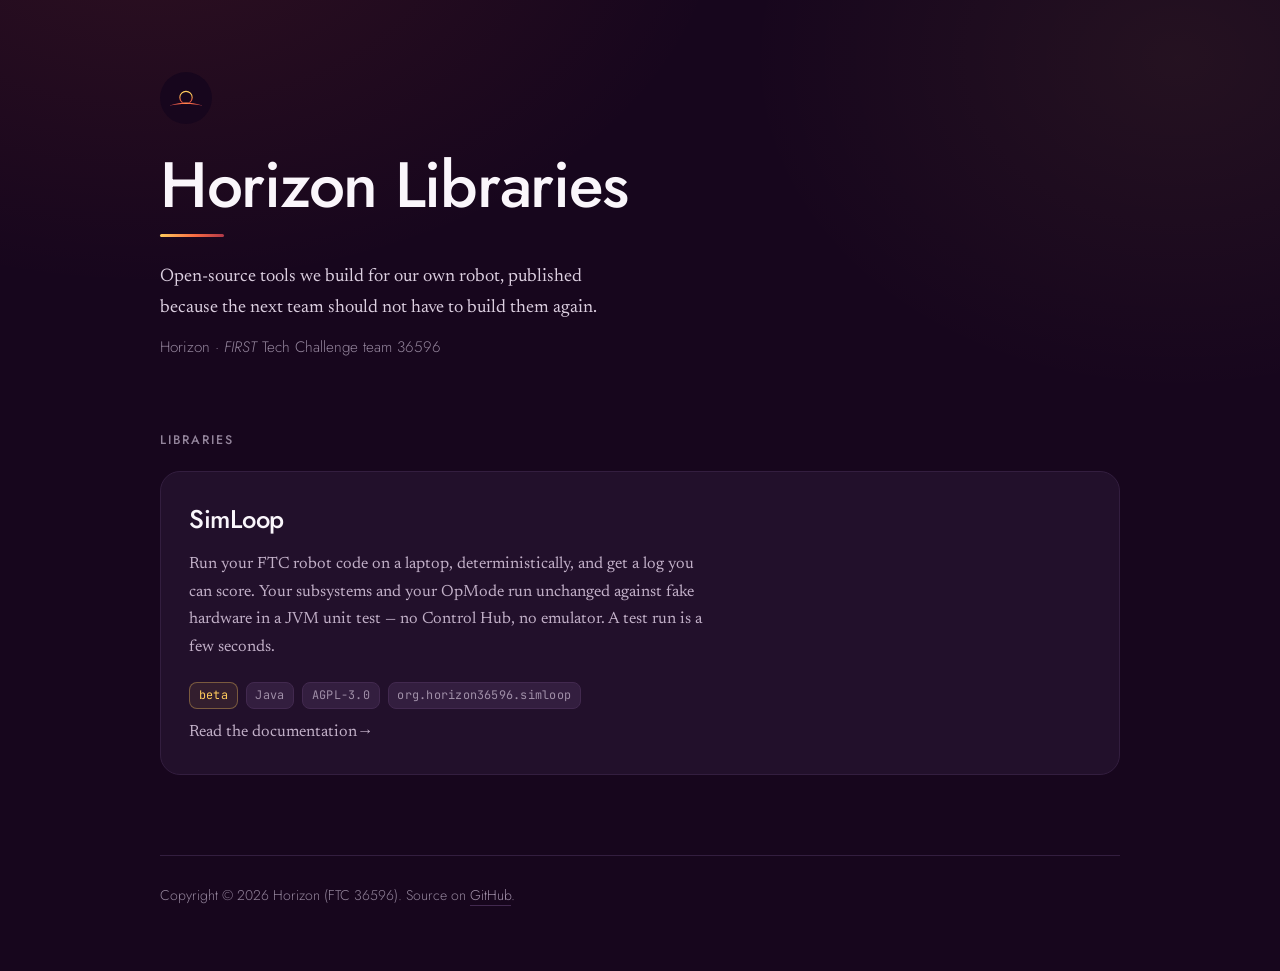
==== docs/landing-site/index.html @ ff5f5394 "docs(site): one domain for every Horizon library, with this one at /simloop The documentation was go" ====
<!DOCTYPE html>
<html lang="en">
<head>
<meta charset="utf-8">
<meta name="viewport" content="width=device-width, initial-scale=1">
<title>Horizon Libraries</title>
<meta name="description" content="Open-source libraries published by Horizon, FIRST Tech Challenge team 36596.">
<link rel="icon" href="horizon-mark.svg" type="image/svg+xml">
<meta name="color-scheme" content="dark">

<!-- Jost is the structural face, Newsreader the narrative serif, JetBrains Mono anything that is a
     figure. The same three the documentation sites use, so the domain reads as one place. -->
<link rel="preconnect" href="https://fonts.googleapis.com">
<link rel="preconnect" href="https://fonts.gstatic.com" crossorigin>
<link href="https://fonts.googleapis.com/css2?family=Jost:wght@300;400;500&family=Newsreader:opsz,wght@6..72,400&family=JetBrains+Mono:wght@400&display=swap" rel="stylesheet">

<style>
/* ---------------------------------------------------------------------------------------------
   Horizon tokens, copied from the documentation site's stylesheets/horizon.css, which in turn took
   them from the team website's tailwind.config.ts. Three places now hold these values and they are
   meant to stay identical - if one changes, the others are wrong rather than different.

   Dark only, with no toggle, for the same reason the docs are: the team site declares
   `color-scheme: dark` and ships no light mode, so offering one here would be inventing a second
   brand nobody has designed.
   --------------------------------------------------------------------------------------------- */
:root {
  --amber:   #ffcb5c;
  --orange:  #f86a43;
  --crimson: #b13848;

  --night-950: #17061d;  /* the ground */
  --night-925: #1c0a24;
  --night-900: #22102b;
  --night-850: #2a1735;
  --night-800: #331e3f;
  --night-700: #42294f;
  --night-600: #563863;

  --haze-50:  #faf6fb;
  --haze-100: #f0e8f2;
  --haze-200: #dccfe0;
  --haze-300: #c2b0c8;   /* body text floor - nothing narrative goes dimmer than this */
  --haze-400: #a08fa8;
  --haze-500: #93849b;
  --haze-600: #665572;   /* decorative only - too dim against night-950 for anything you must read */

  --ease: cubic-bezier(0.16, 1, 0.3, 1);
}

*, *::before, *::after { box-sizing: border-box; }

html { -webkit-text-size-adjust: 100%; }

body {
  margin: 0;
  background: var(--night-950);
  color: var(--haze-300);
  font-family: 'Jost', ui-sans-serif, system-ui, sans-serif;
  font-weight: 300;
  line-height: 1.6;
  /* A single wash of warmth from the top left, so the page is not a flat rectangle of one colour.
     Kept far below the text contrast threshold - it should be felt rather than seen. */
  background-image:
    radial-gradient(60rem 40rem at 12% -10%, rgba(248, 106, 67, 0.10), transparent 60%),
    radial-gradient(45rem 35rem at 92% 6%, rgba(255, 203, 92, 0.06), transparent 60%);
  background-repeat: no-repeat;
}

.wrap {
  max-width: 62rem;
  margin: 0 auto;
  padding: 0 1rem;   /* 16px gutter, so nothing touches the edge on a phone */
}

/* --- masthead --------------------------------------------------------------------------------- */

header.masthead {
  padding: 4.5rem 0 0;
}

.mark {
  width: 3.25rem;
  height: 3.25rem;
  border-radius: 50%;   /* the artwork is a circle on its own ground; crop it round */
  display: block;
}

h1 {
  font-size: clamp(2.5rem, 7vw, 4rem);
  font-weight: 500;
  letter-spacing: -0.02em;
  line-height: 1.05;
  color: var(--haze-50);
  margin: 1.75rem 0 0;
}

/* The signature element, the same one that sits under every h1 on the documentation site. */
h1::after {
  content: '';
  display: block;
  width: 4rem;
  height: 3px;
  margin-top: 0.9rem;
  border-radius: 2px;
  background: linear-gradient(90deg, var(--amber) 0%, var(--orange) 55%, var(--crimson) 100%);
}

.lede {
  font-family: 'Newsreader', ui-serif, Georgia, serif;
  font-weight: 400;
  font-size: 1.15rem;
  line-height: 1.7;
  color: var(--haze-200);
  max-width: 44ch;
  margin: 1.5rem 0 0;
}

.team {
  margin: 0.75rem 0 0;
  font-size: 0.95rem;
  color: var(--haze-500);
}

/* --- the library list ------------------------------------------------------------------------- */

h2.section {
  margin: 4.5rem 0 1.25rem;
  font-size: 0.78rem;
  font-weight: 500;
  letter-spacing: 0.16em;
  text-transform: uppercase;
  color: var(--haze-500);
}

.library {
  display: block;
  text-decoration: none;
  color: inherit;
  background: var(--night-900);
  border: 1px solid var(--night-800);
  border-radius: 20px;
  padding: 1.75rem;
  position: relative;
  overflow: hidden;
  transition: border-color 0.35s var(--ease), background 0.35s var(--ease), transform 0.35s var(--ease);
}

/* The brand gradient as a hairline down the leading edge, revealed on hover rather than always on -
   one card does not need a permanent stripe, and a list of six would look like a barcode. */
.library::before {
  content: '';
  position: absolute;
  inset: 0 auto 0 0;
  width: 3px;
  background: linear-gradient(180deg, var(--amber) 0%, var(--orange) 55%, var(--crimson) 100%);
  opacity: 0;
  transition: opacity 0.35s var(--ease);
}

.library:hover,
.library:focus-visible {
  background: var(--night-850);
  border-color: var(--night-600);
  transform: translateY(-2px);
}

.library:hover::before,
.library:focus-visible::before { opacity: 1; }

.library:focus-visible { outline: 2px solid var(--amber); outline-offset: 3px; }

.library h3 {
  margin: 0;
  font-size: 1.6rem;
  font-weight: 500;
  letter-spacing: -0.01em;
  color: var(--haze-50);
}

.library p {
  font-family: 'Newsreader', ui-serif, Georgia, serif;
  /* Stated, not inherited. body sets 300, which is not a weight this page fetches for Newsreader, so
     the browser would synthesise one. Every rule that changes family states its weight for that reason. */
  font-weight: 400;
  font-size: 1.02rem;
  line-height: 1.7;
  color: var(--haze-300);
  margin: 0.6rem 0 0;
  max-width: 58ch;
}

.meta {
  margin: 1.25rem 0 0;
  display: flex;
  flex-wrap: wrap;
  gap: 0.5rem;
  align-items: center;
}

.tag {
  font-family: 'JetBrains Mono', ui-monospace, monospace;
  font-size: 0.74rem;
  font-weight: 400;
  letter-spacing: 0.02em;
  color: var(--haze-400);
  background: var(--night-800);
  border: 1px solid var(--night-700);
  border-radius: 8px;
  padding: 0.2rem 0.55rem;
}

.tag.beta {
  color: var(--amber);
  border-color: rgba(255, 203, 92, 0.35);
  background: rgba(255, 203, 92, 0.08);
}

.go {
  margin: 1.1rem 0 0;
  font-size: 0.95rem;
  font-weight: 400;
  color: var(--amber);
}

.go::after {
  content: ' \2192';   /* → */
  display: inline-block;
  transition: transform 0.35s var(--ease);
}

.library:hover .go::after { transform: translateX(3px); }

/* --- footer ----------------------------------------------------------------------------------- */

footer {
  margin: 5rem 0 0;
  border-top: 1px solid var(--night-800);
  padding: 1.75rem 0 4rem;
  font-size: 0.88rem;
  /* haze-500, not haze-600: measured against night-950 those are 5.6:1 and 2.9:1, and WCAG AA wants
     4.5:1 for text this size. The footer is small and quiet, not unreadable. */
  color: var(--haze-500);
}

footer a {
  color: var(--haze-400);
  text-decoration: none;
  border-bottom: 1px solid var(--night-700);
}

footer a:hover { color: var(--amber); border-bottom-color: var(--amber); }

@media (max-width: 30rem) {
  header.masthead { padding-top: 3rem; }
  .library { padding: 1.35rem; }
}

@media (prefers-reduced-motion: reduce) {
  * { transition: none !important; }
}
</style>
</head>

<body>
<div class="wrap">

  <header class="masthead">
    <img class="mark" src="horizon-mark.svg" alt="" width="52" height="52">
    <h1>Horizon Libraries</h1>
    <p class="lede">
      Open-source tools we build for our own robot, published because the next team should not have to
      build them again.
    </p>
    <p class="team">Horizon &middot; <em>FIRST</em> Tech Challenge team 36596</p>
  </header>

  <main>
    <h2 class="section">Libraries</h2>

    <!-- The whole card is the link, so without a label a screen reader would announce the heading, both
         paragraphs and all four tags as one run of link text. Name it for what clicking it does. -->
    <a class="library" href="/simloop/" aria-label="SimLoop - read the documentation">
      <h3>SimLoop</h3>
      <p>
        Run your FTC robot code on a laptop, deterministically, and get a log you can score. Your
        subsystems and your OpMode run unchanged against fake hardware in a JVM unit test &mdash; no
        Control Hub, no emulator. A test run is a few seconds.
      </p>
      <div class="meta">
        <span class="tag beta">beta</span>
        <span class="tag">Java</span>
        <span class="tag">AGPL-3.0</span>
        <span class="tag">org.horizon36596.simloop</span>
      </div>
      <p class="go">Read the documentation</p>
    </a>
  </main>

  <footer>
    Copyright &copy; 2026 Horizon (FTC 36596).
    Source on <a href="https://github.com/Horizon-36596">GitHub</a>.
  </footer>

</div>
</body>
</html>
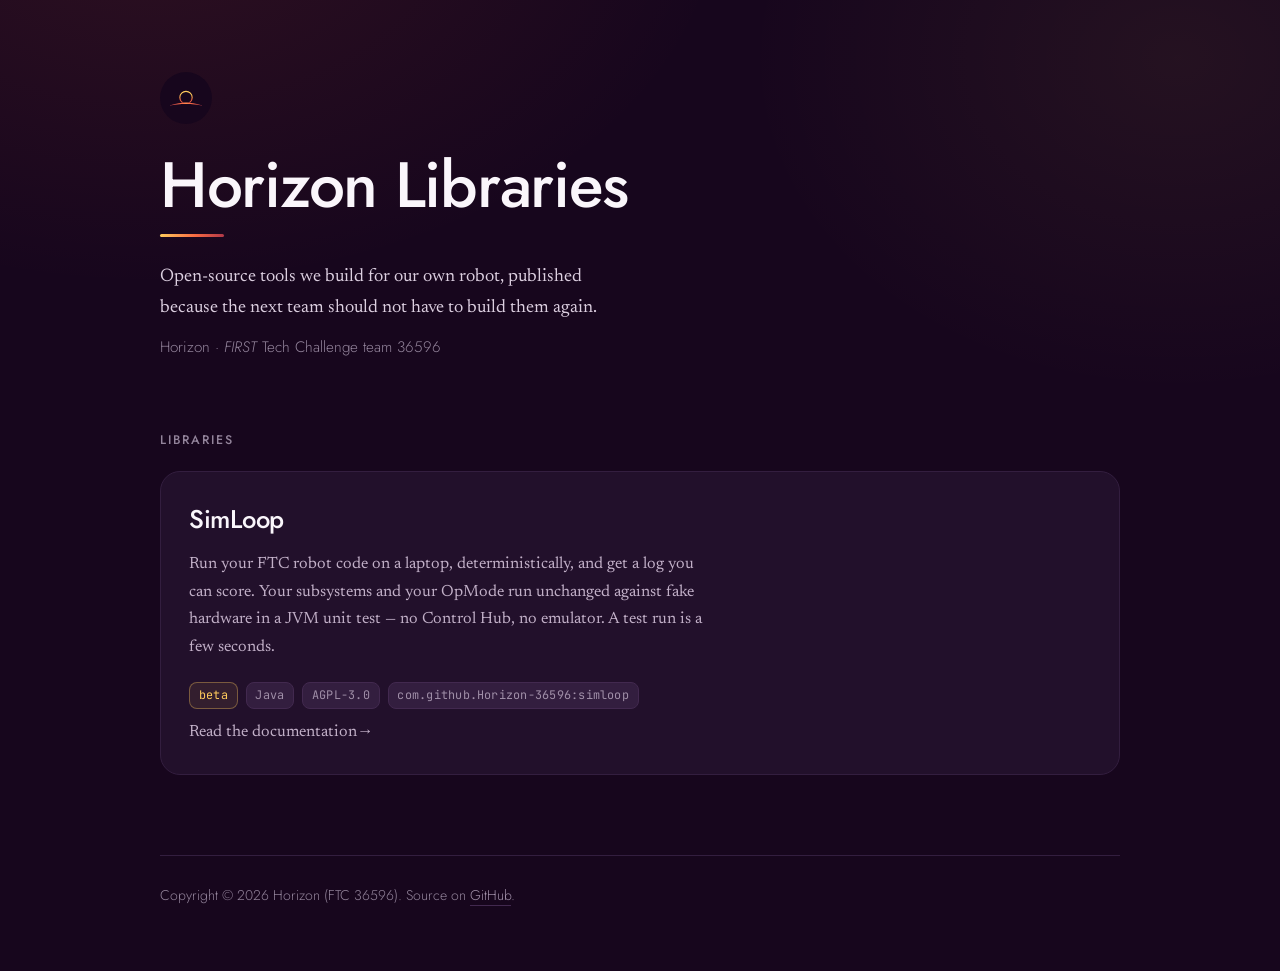
==== commit 1117f912: "fix(publishing): the coordinate every document promised does not exist The first real JitPack build " ====
--- a/docs/landing-site/index.html
+++ b/docs/landing-site/index.html
@@ -291,7 +291,10 @@
         <span class="tag beta">beta</span>
         <span class="tag">Java</span>
         <span class="tag">AGPL-3.0</span>
-        <span class="tag">org.horizon36596.simloop</span>
+        <!-- The dependency line a team would actually paste, not the Java package root. Those two look
+             alike and only one of them resolves, so showing the wrong one here would cost somebody an
+             afternoon of "Could not find". -->
+        <span class="tag">com.github.Horizon-36596:simloop</span>
       </div>
       <p class="go">Read the documentation</p>
     </a>
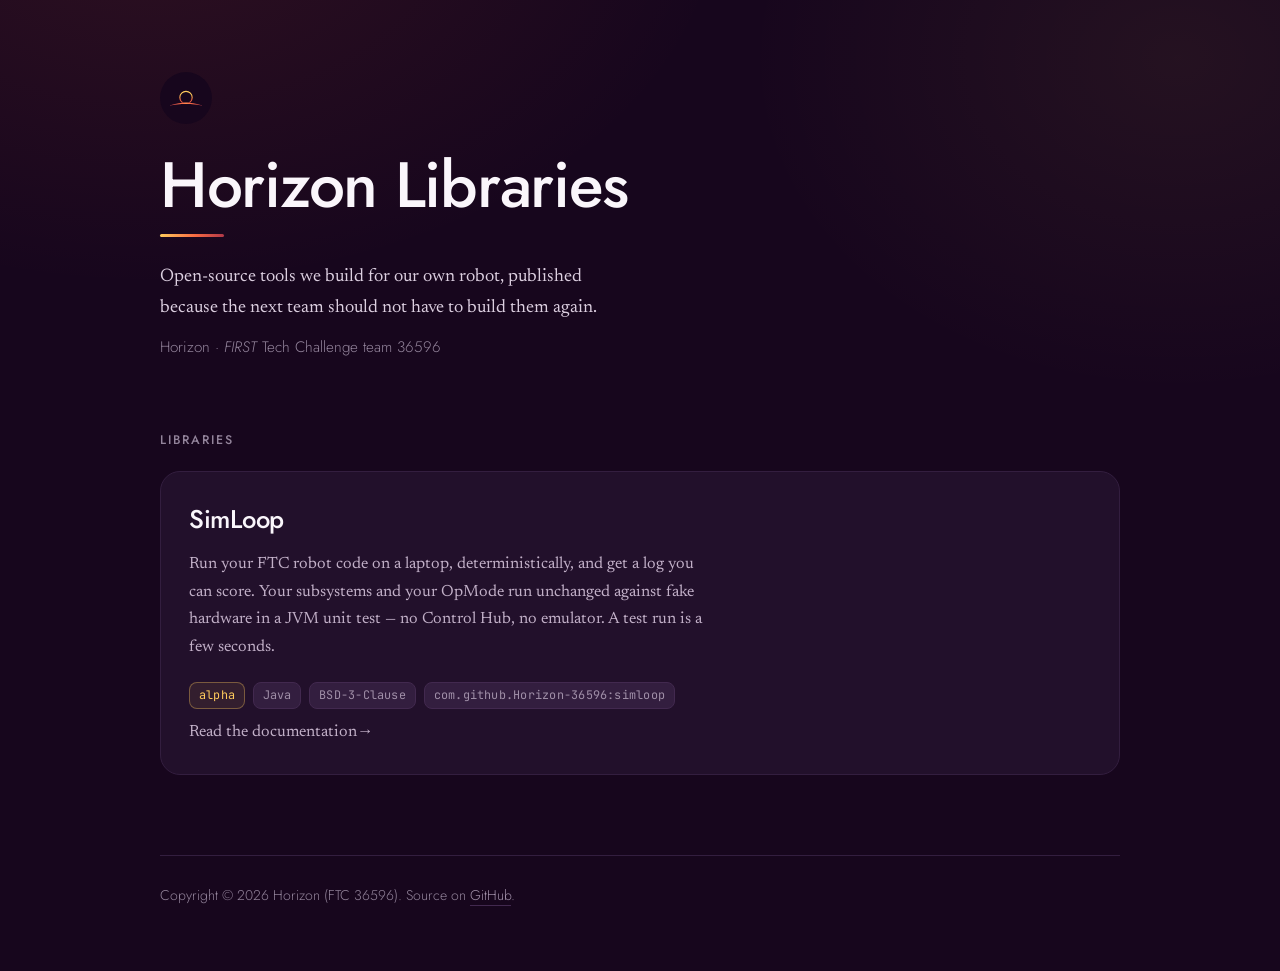
==== commit 6198adea: "chore(licence): relicense SimLoop under BSD-3-Clause for the public alpha Copyright (c) 2026, Horizo" ====
--- a/docs/landing-site/index.html
+++ b/docs/landing-site/index.html
@@ -288,9 +288,9 @@
         Control Hub, no emulator. A test run is a few seconds.
       </p>
       <div class="meta">
-        <span class="tag beta">beta</span>
+        <span class="tag beta">alpha</span>
         <span class="tag">Java</span>
-        <span class="tag">AGPL-3.0</span>
+        <span class="tag">BSD-3-Clause</span>
         <!-- The dependency line a team would actually paste, not the Java package root. Those two look
              alike and only one of them resolves, so showing the wrong one here would cost somebody an
              afternoon of "Could not find". -->
